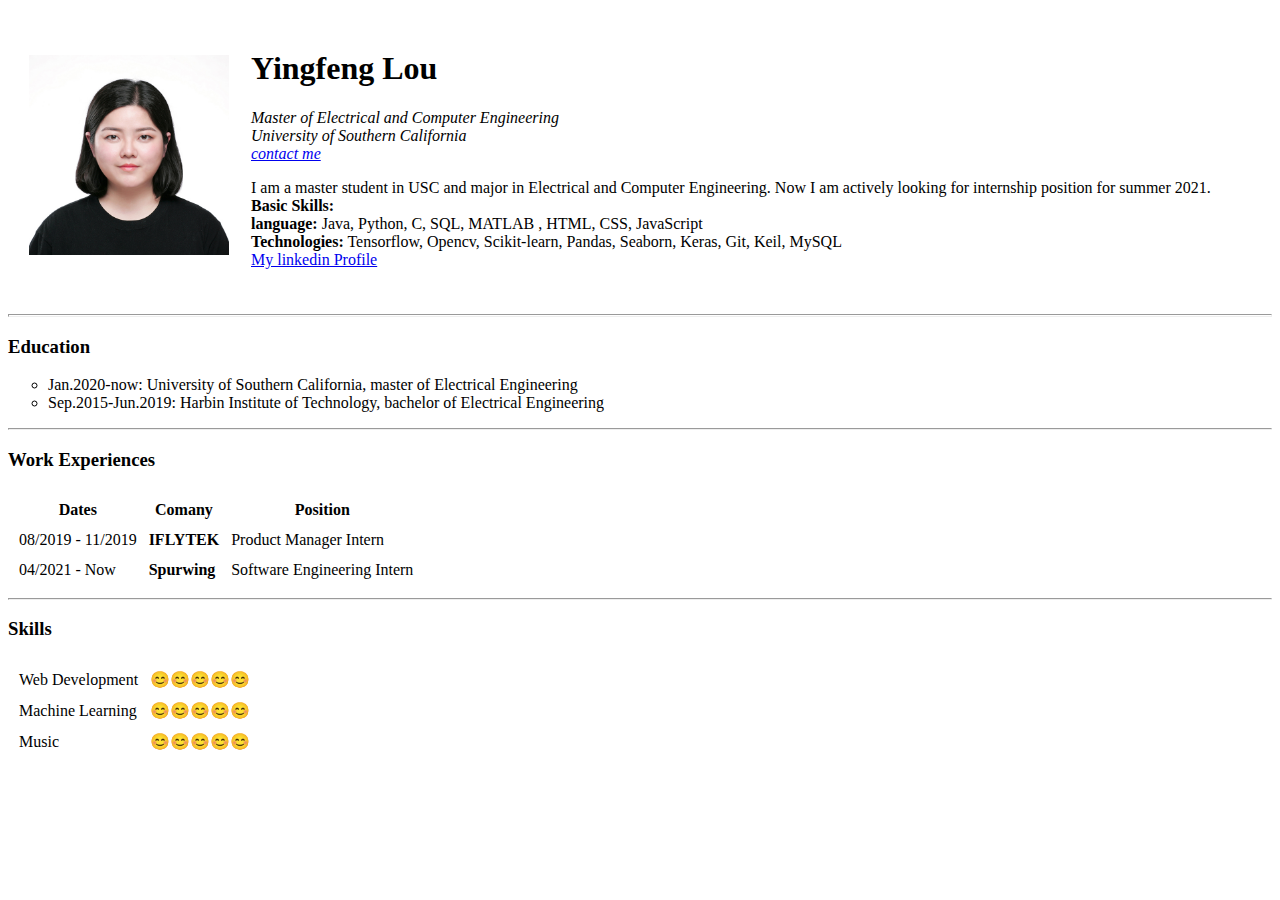
==== index.html @ 8281bc91 "Add files via upload" ====
<!DOCTYPE html>
<html lang="en" dir="ltr">

<head>
  <meta charset="utf-8">
  <title>Yingfeng Lou Personal Website</title>
</head>

<body>
  <table cellspacing = "20">
    <tr>
      <td><img src="楼盈枫-证件照.jpg" height="200" width="200" alt="Yingfeng personal Image"></td>
      <td><h1>Yingfeng Lou</h1>
      <p>
        <em>Master of Electrical and Computer Engineering<br>University of Southern California<br>
          <a href="Contactme.html">contact me</a></em>
      </p>
      <p>
        I am a master student in USC and major in Electrical and Computer Engineering. Now I am actively looking for internship position for summer 2021.
        <br><strong>Basic Skills:</strong>
        <br><strong>language:</strong> Java, Python, C, SQL, MATLAB , HTML, CSS, JavaScript
        <br><strong>Technologies:</strong> Tensorflow, Opencv, Scikit-learn, Pandas, Seaborn, Keras, Git, Keil, MySQL
        <br /><a href="https://www.linkedin.com/in/yingfeng-lou/">My linkedin Profile</a>
      </p></td>
    </tr>
  </table>
  <hr size="3" />
  <h3>Education</h3>
  <ul type="circle">
    <li>Jan.2020-now: University of Southern California, master of Electrical Engineering</li>
    <li>Sep.2015-Jun.2019: Harbin Institute of Technology, bachelor of Electrical Engineering</li>
  </ul>
  <hr>
  <h3>Work Experiences</h3>
  <table cellspacing = "10">
    <thead>
      <tr>
        <th>Dates</th>
        <th>Comany</th>
        <th>Position</th>
      </tr>
    </thead>
    <tr>
      <td>08/2019 - 11/2019</td>
      <td><strong>IFLYTEK </strong></td>
      <td>Product Manager Intern</td>
    </tr>
    <tr>
      <td>04/2021 - Now</td>
      <td><strong>Spurwing</strong></td>
      <td>Software Engineering Intern</td>
    </tr>
  </table>
  <hr>
  <h3>Skills</h3>
  <table cellspacing = "10">
    <tr>
      <td>Web Development</td>
      <td>😊😊😊😊😊</td>
    </tr>
    <tr>
      <td>Machine Learning</td>
      <td>😊😊😊😊😊</td>
    </tr>
    <tr>
      <td>Music</td>
      <td>😊😊😊😊😊</td>
    </tr>
  </table>
  <!-- <table cellspacing = "10">
    <tr>
      <td>
        <table>
        <tr>
          <td>Java</td>
          <td>😊😊😊😊😊</td>
        </tr>
        <tr>
          <td>Python</td>
          <td>😊😊😊😊😊</td>
        </tr>
        <tr>
          <td>C</td>
          <td>😊😊😊😊</td>
        </tr>
        <tr>
          <td>SQL</td>
          <td>😊😊😊😊</td>
        </tr>
        <tr>
          <td>MATLAB</td>
          <td>😊😊😊😊</td>
        </tr>
        <tr>
          <td>HTML</td>
          <td>😊😊😊😊</td>
        </tr>
        <tr>
          <td>CSS</td>
          <td>😊😊😊</td>
        </tr>
        <tr>
          <td>Linux</td>
          <td>😊😊😊</td>
        </tr>
      </table></td>
      <td><table>
        <tr>
          <td>Tensorflow</td>
          <td>😊😊😊😊😊</td>
        </tr>
        <tr>
          <td>Jupyter Notebook</td>
          <td>😊😊😊😊😊</td>
        </tr>
        <tr>
          <td>Opencv</td>
          <td>😊😊😊😊😊</td>
        </tr>
        <tr>
          <td>mySQL</td>
          <td>😊😊😊😊</td>
        </tr>
        <tr>
          <td>Scikit-learn</td>
          <td>😊😊😊</td>
        </tr>
        <tr>
          <td>Pandas</td>
          <td>😊😊😊</td>
        </tr>
        <tr>
          <td>Seaborn</td>
          <td>😊😊</td>
        </tr>
        <tr>
          <td>JavaScript</td>
          <td>😊😊</td>
        </tr>
      </table></td>
    </tr>
  </table> -->
</body>

</html>
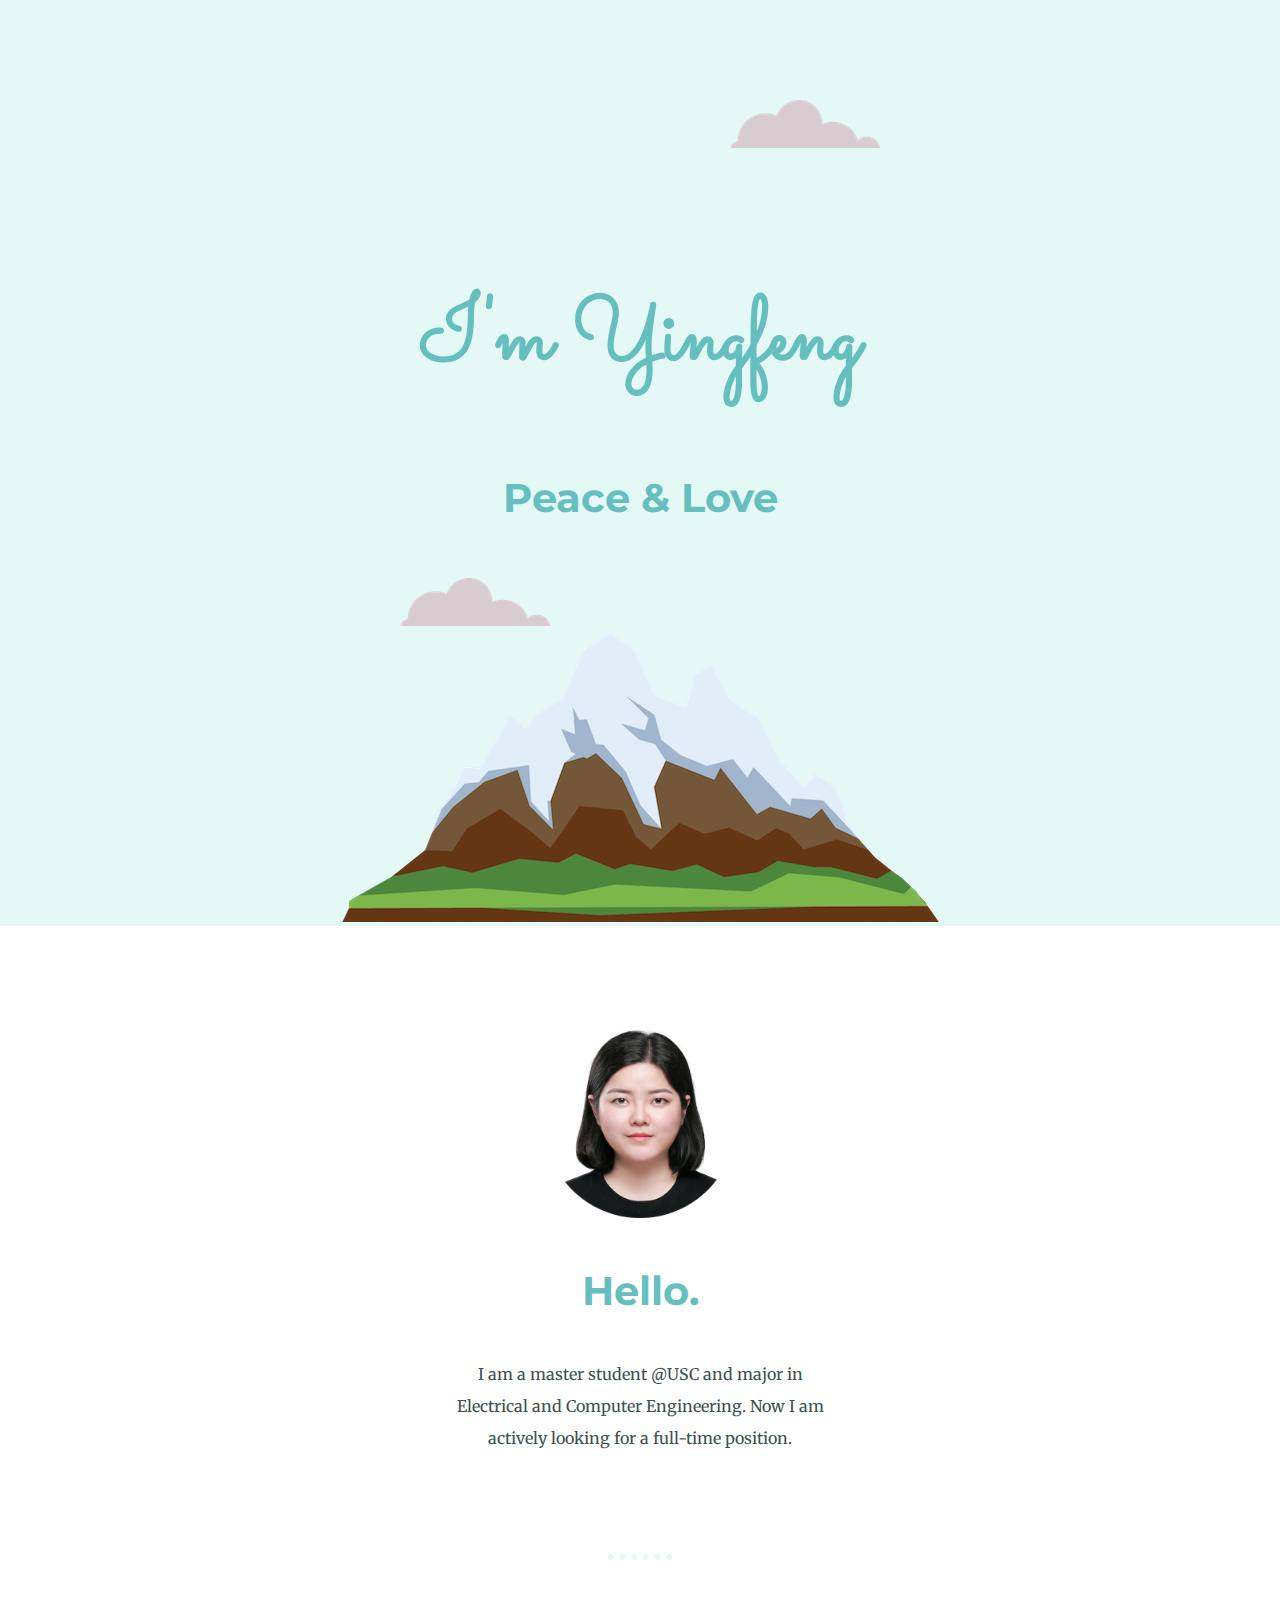
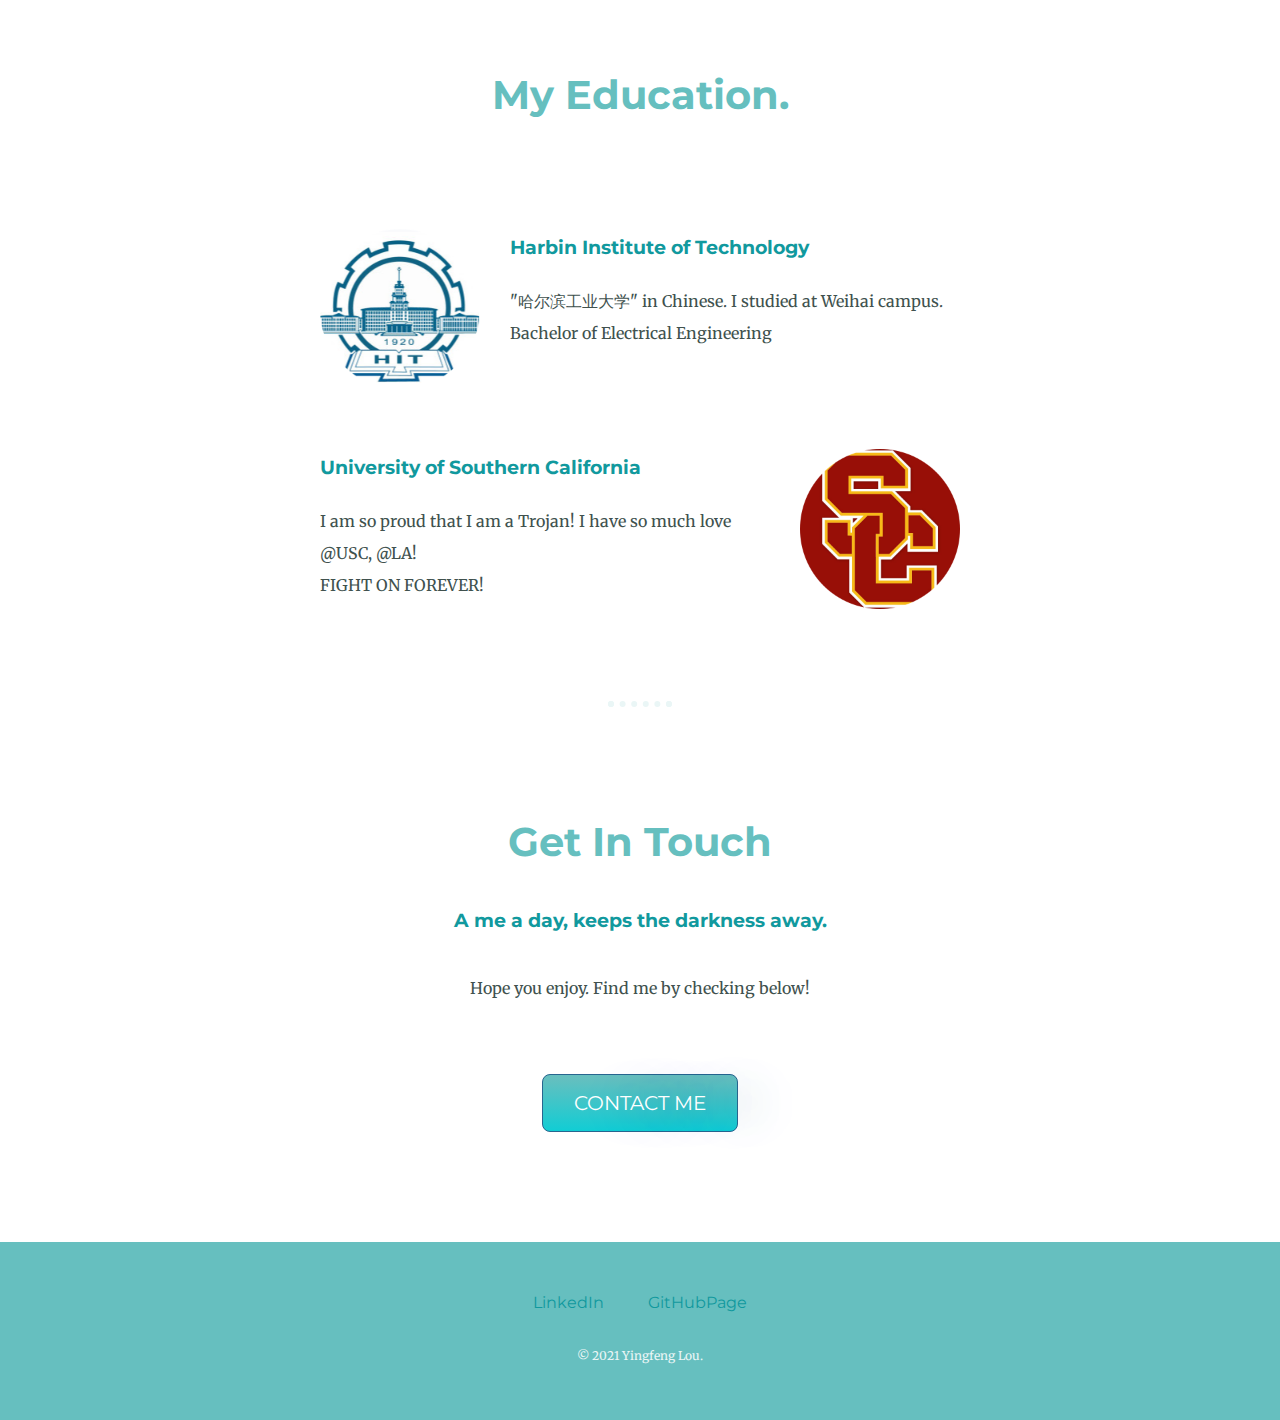
==== commit 3c1e168c: "Add files via upload" ====
--- a/index.html
+++ b/index.html
@@ -1,145 +1,58 @@
 <!DOCTYPE html>
 <html lang="en" dir="ltr">
+  <head>
+    <meta charset="utf-8">
+    <title>Yingfeng Lou</title>
+    <link rel="stylesheet" href="css/styles.css">
+    <link rel="icon" href="favicon.ico">
+    <link rel="preconnect" href="https://fonts.googleapis.com">
+    <link rel="preconnect" href="https://fonts.gstatic.com" crossorigin>
+    <link href="https://fonts.googleapis.com/css2?family=Merriweather:ital,wght@0,300;0,400;0,700;0,900;1,300;1,400;1,700;1,900&family=Montserrat&family=Sacramento&display=swap" rel="stylesheet">
+  </head>
+  <body>
+    <div class="top-container">
+      <img class = "top-cloud" src="images/cloud.png" alt="cloud-pic">
+      <h1>I'm Yingfeng</h1>
+      <!-- <h2>a <span class = 'pro'>pro</span>grammer</h2> -->
+      <h2>Peace & Love</h2>
+      <img class = "down-cloud"src="images/cloud.png" alt="cloud-pic1">
+      <img src="images/mountain.png" alt="mountain-pic">
+    </div>
+    <div class="middle-container">
+      <div class="profile">
+        <img class = "myphoto" src="images/My_photo.png" alt="myphoto">
+        <h2>Hello.</h2>
+        <p class = "intro">I am a master student @USC and major in Electrical and Computer Engineering.
+           Now I am actively looking for a full-time position.</p>
+      </div>
+      <hr>
+      <div class="skills">
+        <h2>My Education.</h2>
+        <div class="skill-row">
+          <img class = "computer" src="images/computer.png" alt="skillrow1">
+          <h3>Harbin Institute of Technology</h3>
+          <p>"哈尔滨工业大学" in Chinese. I studied at Weihai campus. Bachelor of Electrical Engineering </p>
+        </div>
+        <div class="skill-row">
+          <img  class = "chili" src="images/chillies.png" alt="skillrow2">
+          <h3>University of Southern California</h3>
+          <p>I am so proud that I am a Trojan! I have so much love @USC, @LA! <br>FIGHT ON FOREVER!</p>
+        </div>
+      </div>
+      <hr>
+      <div class="contact-me">
+        <h2>Get In Touch</h2>
+        <h3>A me a day, keeps the darkness away.</h3>
+        <p class = "contact">Hope you enjoy. Find me by checking below!</p>
+        <a class="myButton" href="Contactme.html">CONTACT ME</a>
+      </div>
+    </div>
 
-<head>
-  <meta charset="utf-8">
-  <title>Yingfeng Lou Personal Website</title>
-</head>
 
-<body>
-  <table cellspacing = "20">
-    <tr>
-      <td><img src="楼盈枫-证件照.jpg" height="200" width="200" alt="Yingfeng personal Image"></td>
-      <td><h1>Yingfeng Lou</h1>
-      <p>
-        <em>Master of Electrical and Computer Engineering<br>University of Southern California<br>
-          <a href="Contactme.html">contact me</a></em>
-      </p>
-      <p>
-        I am a master student in USC and major in Electrical and Computer Engineering. Now I am actively looking for internship position for summer 2021.
-        <br><strong>Basic Skills:</strong>
-        <br><strong>language:</strong> Java, Python, C, SQL, MATLAB , HTML, CSS, JavaScript
-        <br><strong>Technologies:</strong> Tensorflow, Opencv, Scikit-learn, Pandas, Seaborn, Keras, Git, Keil, MySQL
-        <br /><a href="https://www.linkedin.com/in/yingfeng-lou/">My linkedin Profile</a>
-      </p></td>
-    </tr>
-  </table>
-  <hr size="3" />
-  <h3>Education</h3>
-  <ul type="circle">
-    <li>Jan.2020-now: University of Southern California, master of Electrical Engineering</li>
-    <li>Sep.2015-Jun.2019: Harbin Institute of Technology, bachelor of Electrical Engineering</li>
-  </ul>
-  <hr>
-  <h3>Work Experiences</h3>
-  <table cellspacing = "10">
-    <thead>
-      <tr>
-        <th>Dates</th>
-        <th>Comany</th>
-        <th>Position</th>
-      </tr>
-    </thead>
-    <tr>
-      <td>08/2019 - 11/2019</td>
-      <td><strong>IFLYTEK </strong></td>
-      <td>Product Manager Intern</td>
-    </tr>
-    <tr>
-      <td>04/2021 - Now</td>
-      <td><strong>Spurwing</strong></td>
-      <td>Software Engineering Intern</td>
-    </tr>
-  </table>
-  <hr>
-  <h3>Skills</h3>
-  <table cellspacing = "10">
-    <tr>
-      <td>Web Development</td>
-      <td>😊😊😊😊😊</td>
-    </tr>
-    <tr>
-      <td>Machine Learning</td>
-      <td>😊😊😊😊😊</td>
-    </tr>
-    <tr>
-      <td>Music</td>
-      <td>😊😊😊😊😊</td>
-    </tr>
-  </table>
-  <!-- <table cellspacing = "10">
-    <tr>
-      <td>
-        <table>
-        <tr>
-          <td>Java</td>
-          <td>😊😊😊😊😊</td>
-        </tr>
-        <tr>
-          <td>Python</td>
-          <td>😊😊😊😊😊</td>
-        </tr>
-        <tr>
-          <td>C</td>
-          <td>😊😊😊😊</td>
-        </tr>
-        <tr>
-          <td>SQL</td>
-          <td>😊😊😊😊</td>
-        </tr>
-        <tr>
-          <td>MATLAB</td>
-          <td>😊😊😊😊</td>
-        </tr>
-        <tr>
-          <td>HTML</td>
-          <td>😊😊😊😊</td>
-        </tr>
-        <tr>
-          <td>CSS</td>
-          <td>😊😊😊</td>
-        </tr>
-        <tr>
-          <td>Linux</td>
-          <td>😊😊😊</td>
-        </tr>
-      </table></td>
-      <td><table>
-        <tr>
-          <td>Tensorflow</td>
-          <td>😊😊😊😊😊</td>
-        </tr>
-        <tr>
-          <td>Jupyter Notebook</td>
-          <td>😊😊😊😊😊</td>
-        </tr>
-        <tr>
-          <td>Opencv</td>
-          <td>😊😊😊😊😊</td>
-        </tr>
-        <tr>
-          <td>mySQL</td>
-          <td>😊😊😊😊</td>
-        </tr>
-        <tr>
-          <td>Scikit-learn</td>
-          <td>😊😊😊</td>
-        </tr>
-        <tr>
-          <td>Pandas</td>
-          <td>😊😊😊</td>
-        </tr>
-        <tr>
-          <td>Seaborn</td>
-          <td>😊😊</td>
-        </tr>
-        <tr>
-          <td>JavaScript</td>
-          <td>😊😊</td>
-        </tr>
-      </table></td>
-    </tr>
-  </table> -->
-</body>
-
+    <div class="bottom-container">
+      <a class="footer-link" href="https://www.linkedin.com/in/yingfeng-lou/">LinkedIn</a>
+      <a href="https://github.com/YingfengLou">GitHubPage</a>
+      <p class = "copyright">© 2021 Yingfeng Lou.</p>
+    </div>
+  </body>
 </html>
--- a/css/styles.css
+++ b/css/styles.css
@@ -0,0 +1,147 @@
+body{
+  margin:0;
+  text-align: center; /*居中*/
+  /*font-family: 'Sacramento', cursive;*/
+  font-family: 'Merriweather', sans-serif;
+  color: #40514E;
+}
+
+h1{
+  font-size: 5.625rem; /*90px / 16px = 562.5%  more reliable*/
+  margin: 50px auto 0 auto;
+  line-height: 2;
+  font-family: 'Sacramento', cursive;
+  color: #66BFBF
+}
+
+h2{
+  font-family: 'Montserrat', sans-serif;
+  font-size:  2.5rem;
+  color: #66BFBF;
+  padding: 10px;
+}
+
+h3{
+  font-family: 'Montserrat', sans-serif;
+  color: #11999E;
+}
+
+p{
+  line-height: 2;
+}
+
+a{
+  color: #11999E;
+  font-family: 'Montserrat', sans-serif;
+  margin: 10px 20px;
+  text-decoration: none;
+}
+
+a:hover{
+  color:#EAF6F6;
+}
+
+hr{
+  border:dotted #EAF6F6 6px;
+  border-bottom: none;
+  width: 4%;
+  margin: 100px auto;
+}
+.pro{
+  text-decoration: underline;
+}
+
+.top-container{
+  background-color: #e4f9f5;
+  position: relative;
+  padding-top: 200px;
+}
+
+.middle-container{
+  margin: 100px 0;
+}
+
+.bottom-container{
+  background-color:#66BFBF;
+  padding: 50px 0 20px;
+}
+
+.intro{
+   width: 30%;
+   margin:auto;
+}
+
+.contact{
+  width: 40%;
+  margin: 40px auto 60px;
+}
+
+.myButton {
+	box-shadow: 0px 0px 0px 0px #276873;
+	background:linear-gradient(to bottom, #66BFBF 5%, #11cdd4 100%);
+	background-color:#66BFBF;
+	border-radius:8px;
+	border:1px solid #29668f;
+	display:inline-block;
+	cursor:pointer;
+	color:#ffffff;
+	font-family: 'Montserrat', sans-serif;
+	font-size:20px;
+	padding:16px 31px;
+	text-decoration:none;
+	text-shadow:50px 0px 42px #3d768a;
+}
+.myButton:hover {
+	background:linear-gradient(to bottom, #11cdd4 5%, #66BFBF 100%);
+	background-color:#11cdd4;
+}
+.myButton:active {
+	position:relative;
+	top:1px;
+}
+
+.skill-row{
+   width: 50%;
+   margin: 100px auto 100px auto;
+   text-align: left;
+   line-height: 2;
+}
+
+.top-cloud{
+  position: absolute;
+  right: 400px;
+  top: 100px;
+}
+
+.down-cloud{
+  position:absolute;
+  left: 400px;
+  bottom: 300px;
+}
+
+.myphoto{
+  width: 15%;
+  /* margin: 30px auto 20px auto; */
+}
+
+.computer{
+  width: 25%;
+  float: left;
+  margin-right: 30px; /*float: clear*/
+}
+
+.chili{
+  width: 25%;
+  float: right;
+  margin-left: 30px;
+}
+
+.copyright{
+  color: #EAF6F6;
+  font-size: 0.75rem;
+  padding: 20px 0;
+}
+
+.email{
+  text-decoration: underline;
+}
